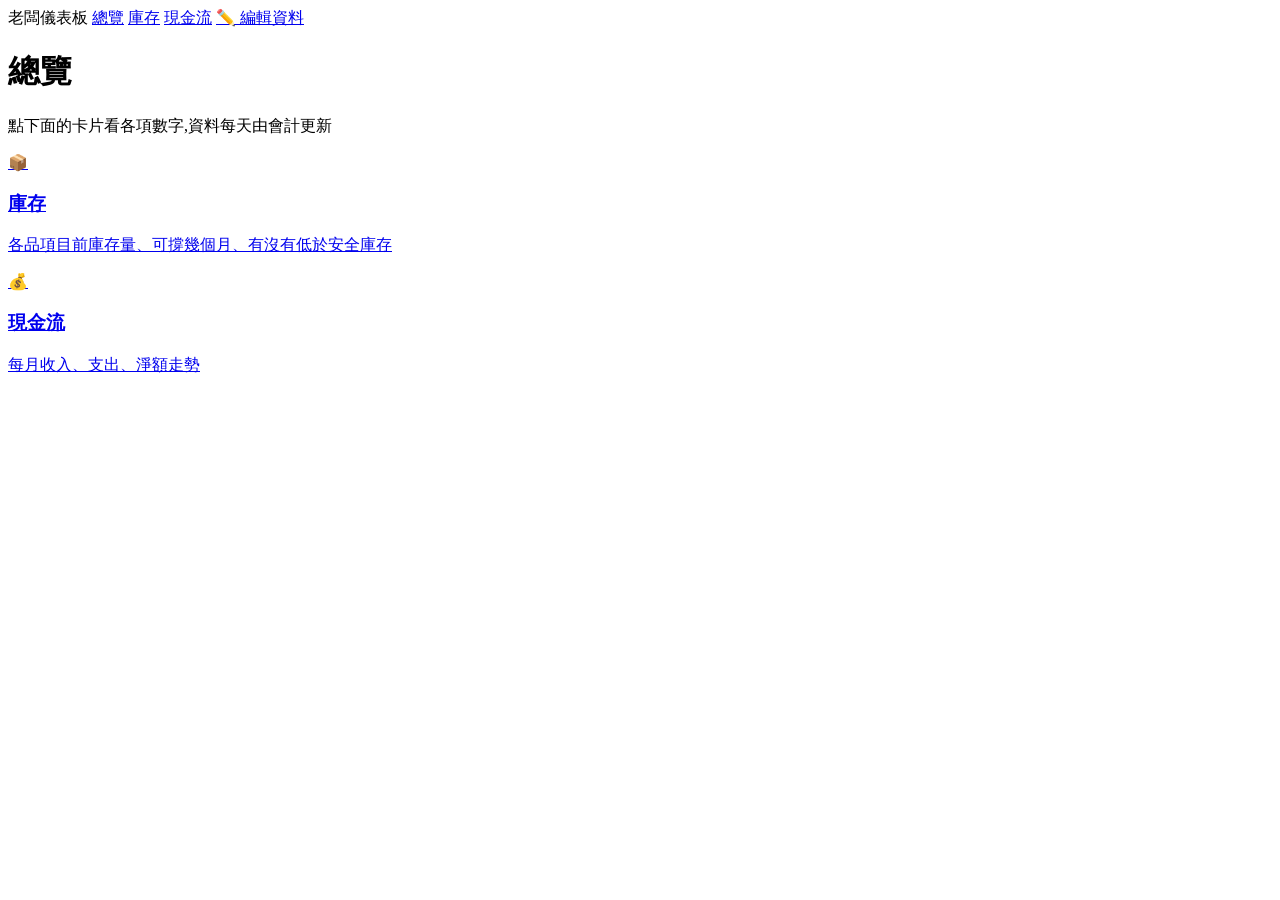
==== index.html @ 7e4141fd "Add files via upload" ====
<!doctype html>
<html lang="zh-Hant">
<head>
<meta charset="UTF-8">
<meta name="viewport" content="width=device-width, initial-scale=1.0">
<title>老闆儀表板</title>
<link rel="stylesheet" href="assets/style.css">
</head>
<body>
<nav class="topnav">
  <span class="brand">老闆儀表板</span>
  <a href="index.html" class="active">總覽</a>
  <a href="inventory.html">庫存</a>
  <a href="cashflow.html">現金流</a>
  <a href="admin.html">✏️ 編輯資料</a>
</nav>
<div class="wrap">
  <h1>總覽</h1>
  <p class="subtitle">點下面的卡片看各項數字,資料每天由會計更新</p>

  <div class="module-grid">
    <a class="card-link" href="inventory.html">
      <div class="module-card">
        <div class="icon">📦</div>
        <h3>庫存</h3>
        <p>各品項目前庫存量、可撐幾個月、有沒有低於安全庫存</p>
      </div>
    </a>
    <a class="card-link" href="cashflow.html">
      <div class="module-card">
        <div class="icon">💰</div>
        <h3>現金流</h3>
        <p>每月收入、支出、淨額走勢</p>
      </div>
    </a>
  </div>
</div>
</body>
</html>
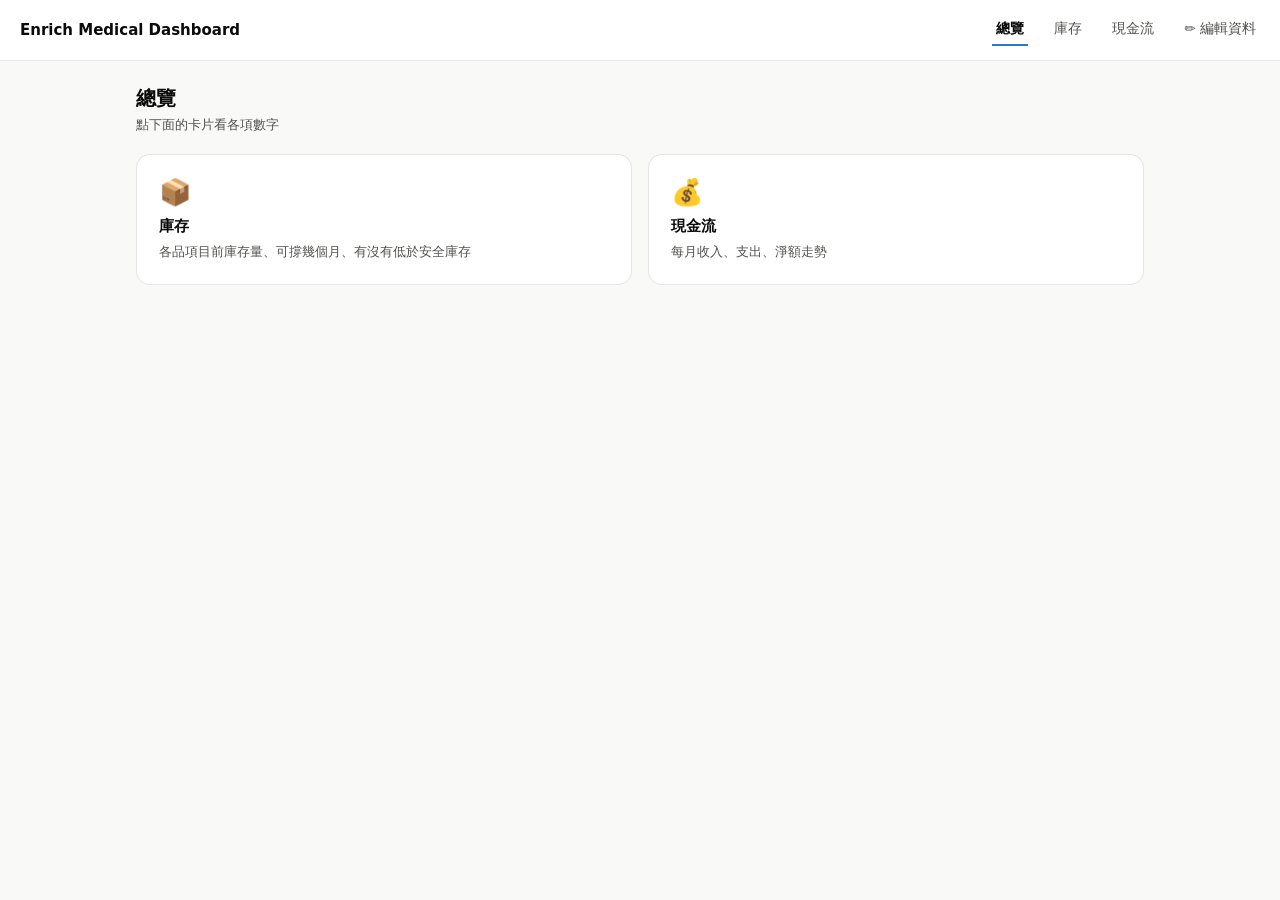
==== commit 56269651: "commit" ====
--- a/index.html
+++ b/index.html
@@ -3,12 +3,12 @@
 <head>
 <meta charset="UTF-8">
 <meta name="viewport" content="width=device-width, initial-scale=1.0">
-<title>老闆儀表板</title>
+<title>Enrich Medical Dashboard</title>
 <link rel="stylesheet" href="assets/style.css">
 </head>
 <body>
 <nav class="topnav">
-  <span class="brand">老闆儀表板</span>
+  <span class="brand">Enrich Medical Dashboard</span>
   <a href="index.html" class="active">總覽</a>
   <a href="inventory.html">庫存</a>
   <a href="cashflow.html">現金流</a>
@@ -16,7 +16,7 @@
 </nav>
 <div class="wrap">
   <h1>總覽</h1>
-  <p class="subtitle">點下面的卡片看各項數字,資料每天由會計更新</p>
+  <p class="subtitle">點下面的卡片看各項數字</p>
 
   <div class="module-grid">
     <a class="card-link" href="inventory.html">
--- a/assets/style.css
+++ b/assets/style.css
@@ -0,0 +1,163 @@
+:root{
+  color-scheme: light;
+  --surface-1:      #fcfcfb;
+  --page:           #f9f9f7;
+  --card:           #ffffff;
+  --text-primary:   #0b0b0b;
+  --text-secondary: #52514e;
+  --text-muted:     #898781;
+  --grid:           #e1e0d9;
+  --baseline:       #c3c2b7;
+  --border:         rgba(11,11,11,0.10);
+  --series-blue:    #2a78d6;
+  --series-orange:  #eb6834;
+  --good:           #0ca30c;
+  --warning:        #fab219;
+  --serious:        #ec835a;
+  --critical:       #d03b3b;
+  --good-bg:        #e8f8e8;
+  --warning-bg:     #fef6e2;
+  --critical-bg:    #fceceb;
+  --nav-bg:         #ffffff;
+}
+@media (prefers-color-scheme: dark) {
+  :root:where(:not([data-theme="light"])) {
+    color-scheme: dark;
+    --surface-1:      #1a1a19;
+    --page:           #0d0d0d;
+    --card:           #202020;
+    --text-primary:   #ffffff;
+    --text-secondary: #c3c2b7;
+    --text-muted:     #898781;
+    --grid:           #2c2c2a;
+    --baseline:       #383835;
+    --border:         rgba(255,255,255,0.10);
+    --series-blue:    #3987e5;
+    --series-orange:  #d95926;
+    --good:           #0ca30c;
+    --warning:        #fab219;
+    --serious:        #ec835a;
+    --critical:       #e66767;
+    --good-bg:        #143314;
+    --warning-bg:     #3a2e0d;
+    --critical-bg:    #3a1d1c;
+    --nav-bg:         #161615;
+  }
+}
+:root[data-theme="dark"] {
+  color-scheme: dark;
+  --surface-1:      #1a1a19;
+  --page:           #0d0d0d;
+  --card:           #202020;
+  --text-primary:   #ffffff;
+  --text-secondary: #c3c2b7;
+  --text-muted:     #898781;
+  --grid:           #2c2c2a;
+  --baseline:       #383835;
+  --border:         rgba(255,255,255,0.10);
+  --series-blue:    #3987e5;
+  --series-orange:  #d95926;
+  --good:           #0ca30c;
+  --warning:        #fab219;
+  --serious:        #ec835a;
+  --critical:       #e66767;
+  --good-bg:        #143314;
+  --warning-bg:     #3a2e0d;
+  --critical-bg:    #3a1d1c;
+  --nav-bg:         #161615;
+}
+* { box-sizing: border-box; }
+body {
+  margin: 0;
+  background: var(--page);
+  color: var(--text-primary);
+  font-family: system-ui, -apple-system, "Segoe UI", "PingFang TC", "Microsoft JhengHei", sans-serif;
+}
+.topnav {
+  background: var(--nav-bg);
+  border-bottom: 1px solid var(--border);
+  padding: 14px 20px;
+  display: flex;
+  align-items: center;
+  gap: 22px;
+  position: sticky;
+  top: 0;
+  z-index: 10;
+}
+.topnav .brand { font-weight: 700; font-size: 15px; margin-right: auto; }
+.topnav a {
+  color: var(--text-secondary);
+  text-decoration: none;
+  font-size: 13.5px;
+  padding: 6px 4px;
+  border-bottom: 2px solid transparent;
+}
+.topnav a.active { color: var(--text-primary); font-weight: 600; border-bottom-color: var(--series-blue); }
+.wrap { max-width: 1040px; margin: 0 auto; padding: 24px 16px 64px; }
+h1 { font-size: 20px; margin: 0 0 4px; }
+.subtitle { color: var(--text-secondary); font-size: 13px; margin: 0 0 20px; }
+.kpi-row { display: grid; grid-template-columns: repeat(auto-fit, minmax(180px,1fr)); gap: 12px; margin-bottom: 24px; }
+.stat-tile { background: var(--card); border: 1px solid var(--border); border-radius: 12px; padding: 16px 18px; }
+.stat-label { font-size: 12px; color: var(--text-secondary); margin-bottom: 6px; }
+.stat-value { font-size: 28px; font-weight: 600; }
+.stat-value .unit { font-size: 14px; font-weight: 400; color: var(--text-secondary); margin-left: 2px; }
+.stat-note { font-size: 12px; color: var(--text-muted); margin-top: 4px; }
+.card { background: var(--card); border: 1px solid var(--border); border-radius: 12px; padding: 20px 20px 12px; margin-bottom: 24px; }
+.card h2 { font-size: 15px; margin: 0 0 2px; }
+.card .desc { font-size: 12px; color: var(--text-secondary); margin: 0 0 16px; }
+.legend { display: flex; gap: 16px; font-size: 12px; color: var(--text-secondary); margin-bottom: 14px; flex-wrap: wrap; }
+.legend-item { display: flex; align-items: center; gap: 6px; }
+.legend-dot { width: 10px; height: 10px; border-radius: 3px; display: inline-block; }
+table { width: 100%; border-collapse: collapse; font-size: 12.5px; margin-top: 4px; }
+th, td { text-align: left; padding: 8px 10px; border-bottom: 1px solid var(--grid); }
+th { color: var(--text-muted); font-weight: 500; font-size: 11.5px; }
+td.num, th.num { text-align: right; font-variant-numeric: tabular-nums; }
+.status-chip { display: inline-flex; align-items: center; gap: 5px; font-size: 11.5px; padding: 2px 8px; border-radius: 999px; font-weight: 500; }
+.status-chip.good { background: var(--good-bg); color: var(--good); }
+.status-chip.warning { background: var(--warning-bg); color: #8a6100; }
+:root:where(:not([data-theme="light"])) .status-chip.warning { color: var(--warning); }
+:root[data-theme="dark"] .status-chip.warning { color: var(--warning); }
+.status-chip.critical { background: var(--critical-bg); color: var(--critical); }
+.status-dot { width: 7px; height: 7px; border-radius: 50%; display: inline-block; }
+.status-dot.good { background: var(--good); }
+.status-dot.warning { background: var(--warning); }
+.status-dot.critical { background: var(--critical); }
+.tooltip {
+  position: fixed; background: var(--text-primary); color: var(--card);
+  font-size: 12px; padding: 8px 10px; border-radius: 8px; pointer-events: none;
+  opacity: 0; transition: opacity .08s; z-index: 50; line-height: 1.5; white-space: nowrap;
+}
+:root:where(:not([data-theme="light"])) .tooltip { background: #f2f2f0; color: #0b0b0b; }
+:root[data-theme="dark"] .tooltip { background: #f2f2f0; color: #0b0b0b; }
+.footnote { font-size: 11.5px; color: var(--text-muted); margin-top: 8px; line-height: 1.6; }
+.state-msg { padding: 40px 20px; text-align: center; color: var(--text-secondary); font-size: 13.5px; }
+.state-msg.error { color: var(--critical); }
+.card-link { text-decoration: none; color: inherit; display: block; }
+.module-grid { display: grid; grid-template-columns: repeat(auto-fit, minmax(220px,1fr)); gap: 16px; }
+.module-card { background: var(--card); border: 1px solid var(--border); border-radius: 14px; padding: 22px; transition: border-color .15s; }
+.module-card:hover { border-color: var(--series-blue); }
+.module-card .icon { font-size: 26px; margin-bottom: 10px; }
+.module-card h3 { margin: 0 0 6px; font-size: 15px; }
+.module-card p { margin: 0; font-size: 12.5px; color: var(--text-secondary); line-height: 1.6; }
+
+/* forms (admin.html) */
+.field-row { display: flex; flex-wrap: wrap; gap: 10px; margin-bottom: 12px; }
+.field { display: flex; flex-direction: column; gap: 4px; flex: 1 1 140px; }
+.field label { font-size: 12px; color: var(--text-secondary); }
+.field input {
+  font-size: 13.5px; padding: 8px 10px; border-radius: 8px;
+  border: 1px solid var(--border); background: var(--page); color: var(--text-primary);
+  font-family: inherit;
+}
+.field input:focus { outline: 2px solid var(--series-blue); outline-offset: 1px; }
+.btn-primary {
+  background: var(--series-blue); color: #fff; border: none; border-radius: 8px;
+  padding: 9px 18px; font-size: 13.5px; font-weight: 600; cursor: pointer; font-family: inherit;
+}
+.btn-primary:hover { opacity: 0.92; }
+.btn-primary:disabled { opacity: 0.5; cursor: default; }
+.form-msg { font-size: 12.5px; margin-top: 10px; min-height: 18px; }
+.form-msg.ok { color: var(--good); }
+.form-msg.err { color: var(--critical); }
+.token-gate { max-width: 360px; margin: 80px auto; text-align: center; }
+.token-gate input { width: 100%; text-align: center; }
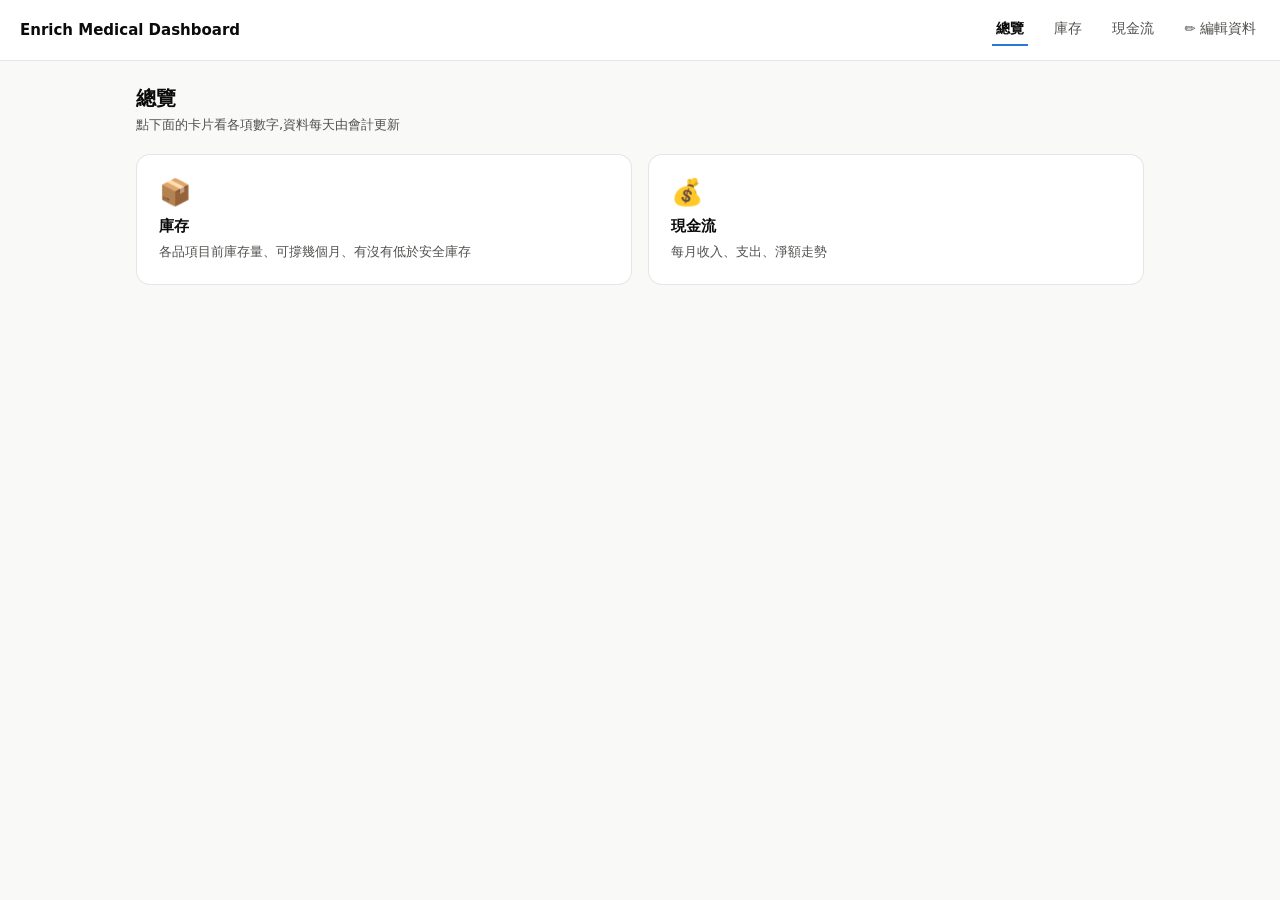
==== commit 849faa69: "commit" ====
--- a/index.html
+++ b/index.html
@@ -16,7 +16,7 @@
 </nav>
 <div class="wrap">
   <h1>總覽</h1>
-  <p class="subtitle">點下面的卡片看各項數字</p>
+  <p class="subtitle">點下面的卡片看各項數字,資料每天由會計更新</p>
 
   <div class="module-grid">
     <a class="card-link" href="inventory.html">
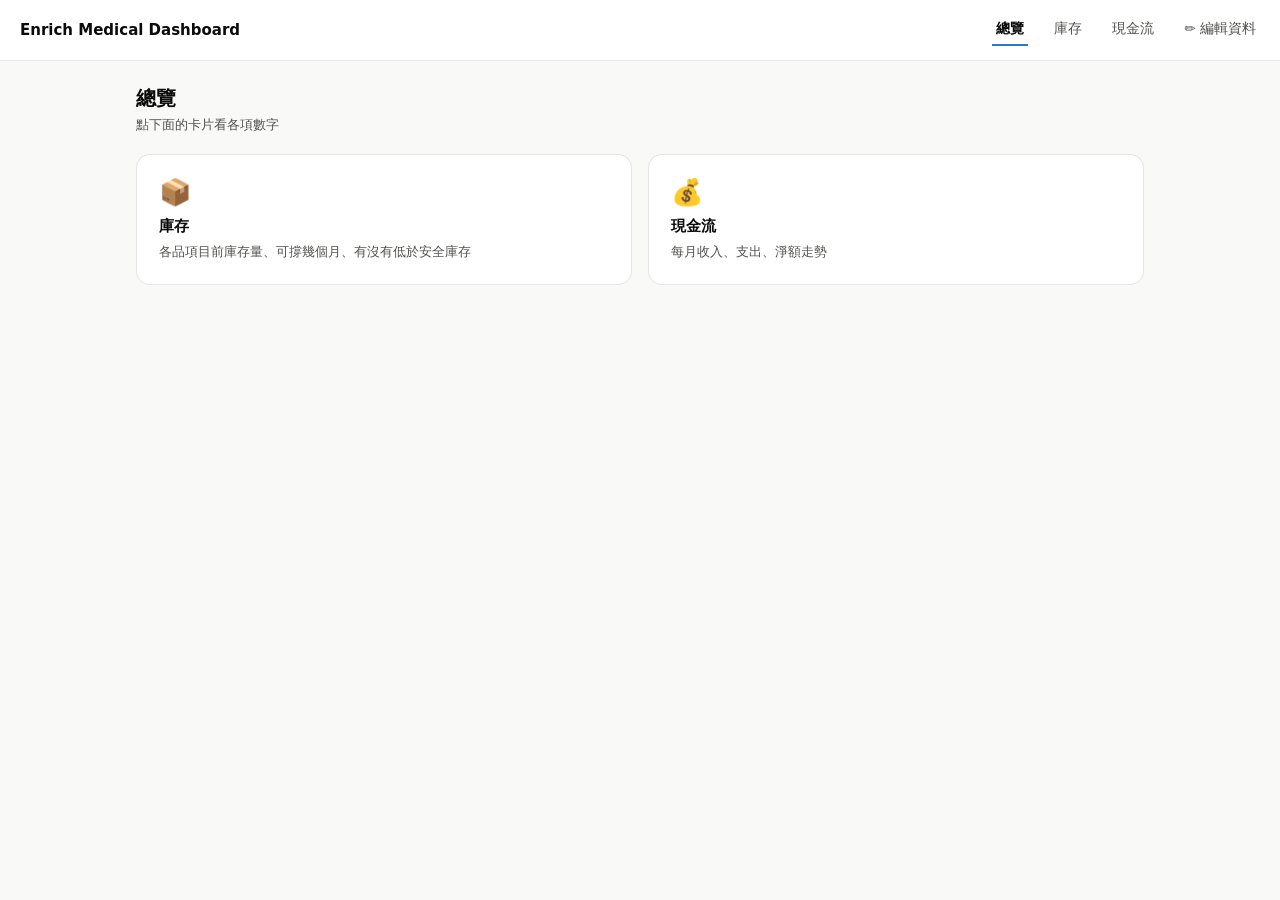
==== commit f86db03f: "ok" ====
--- a/index.html
+++ b/index.html
@@ -16,7 +16,7 @@
 </nav>
 <div class="wrap">
   <h1>總覽</h1>
-  <p class="subtitle">點下面的卡片看各項數字,資料每天由會計更新</p>
+  <p class="subtitle">點下面的卡片看各項數字</p>
 
   <div class="module-grid">
     <a class="card-link" href="inventory.html">
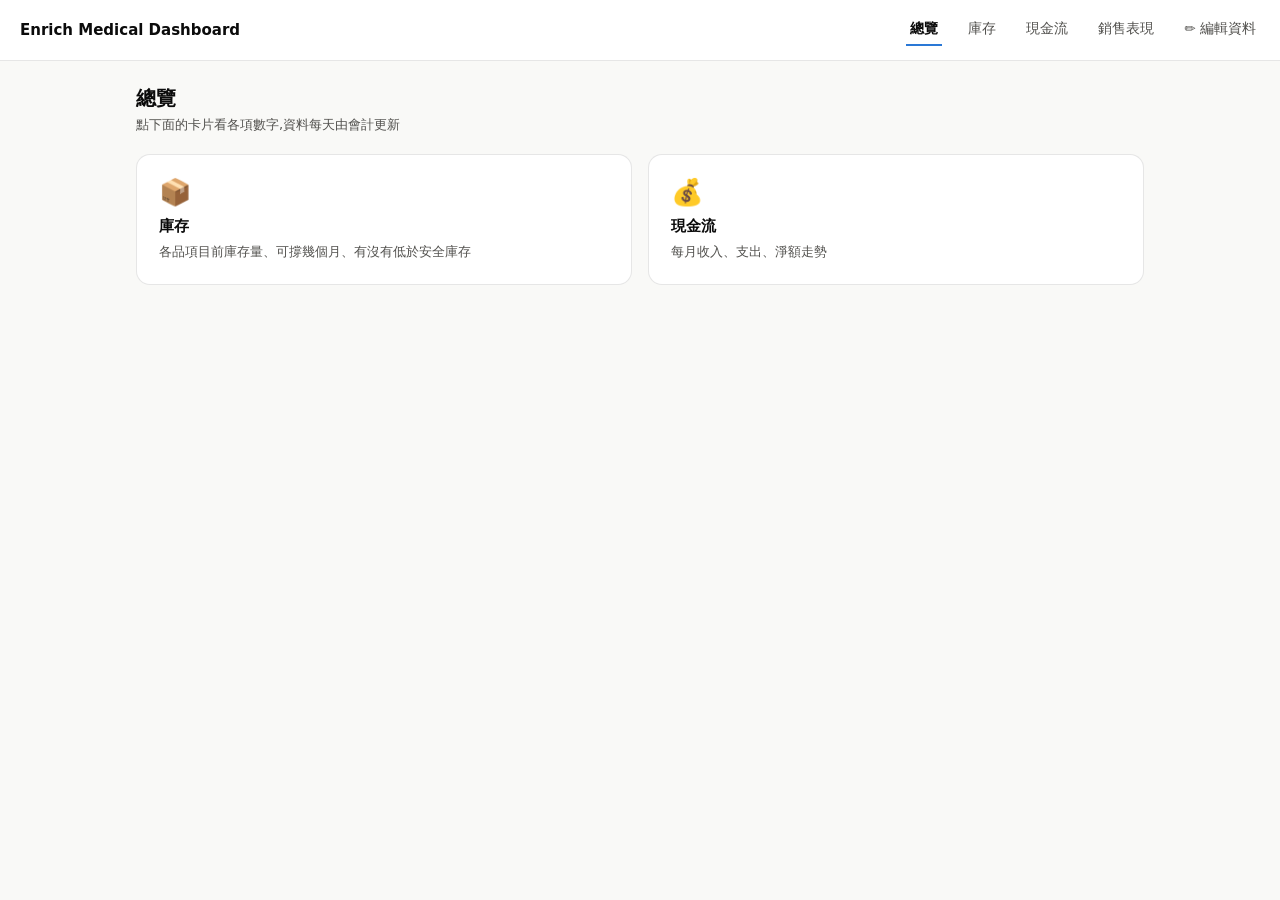
==== commit 3d47a10b: "okkk" ====
--- a/index.html
+++ b/index.html
@@ -12,11 +12,12 @@
   <a href="index.html" class="active">總覽</a>
   <a href="inventory.html">庫存</a>
   <a href="cashflow.html">現金流</a>
+  <a href="sales-performance.html">銷售表現</a>
   <a href="admin.html">✏️ 編輯資料</a>
 </nav>
 <div class="wrap">
   <h1>總覽</h1>
-  <p class="subtitle">點下面的卡片看各項數字</p>
+  <p class="subtitle">點下面的卡片看各項數字,資料每天由會計更新</p>
 
   <div class="module-grid">
     <a class="card-link" href="inventory.html">
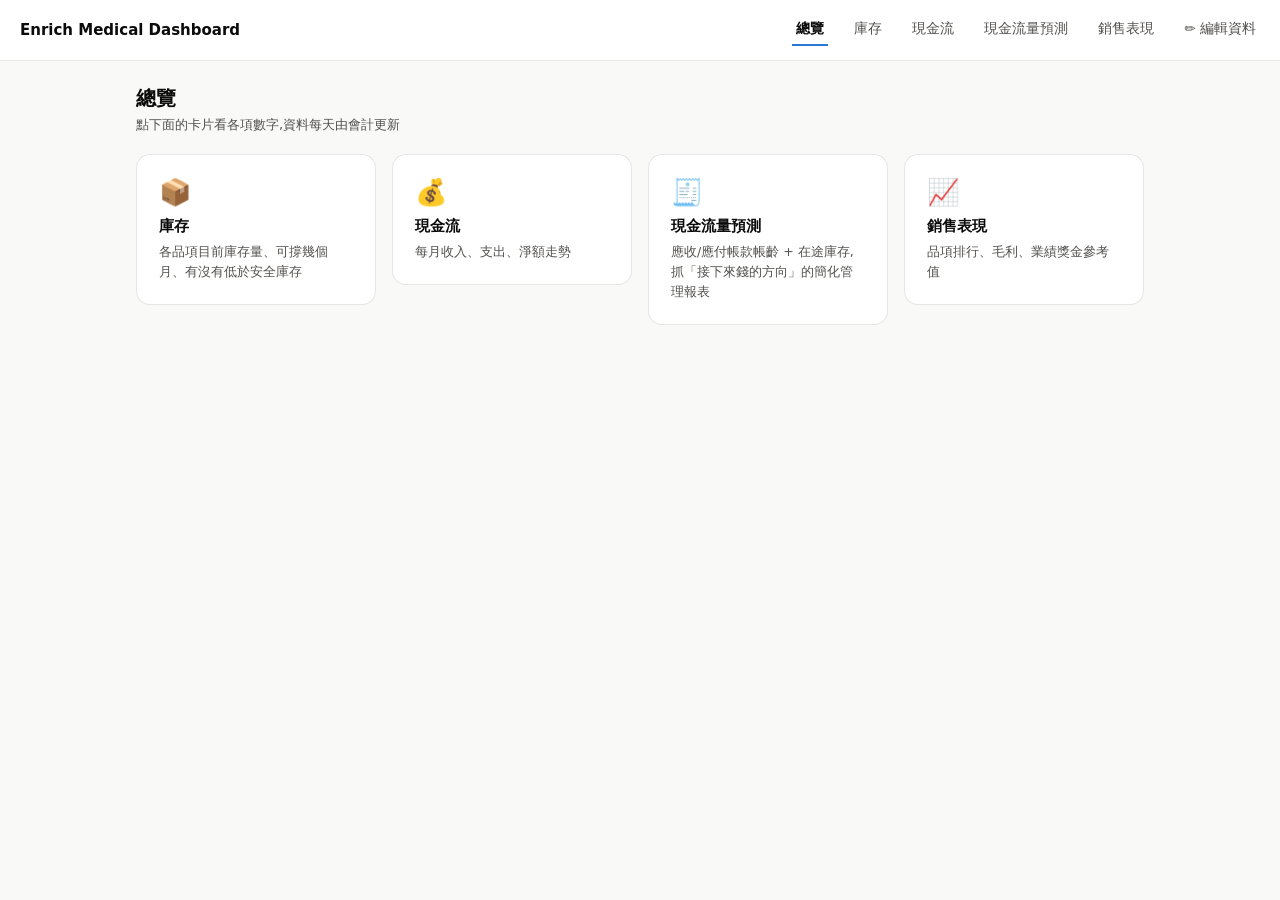
==== commit cbe2e445: "savemeee" ====
--- a/index.html
+++ b/index.html
@@ -12,6 +12,7 @@
   <a href="index.html" class="active">總覽</a>
   <a href="inventory.html">庫存</a>
   <a href="cashflow.html">現金流</a>
+  <a href="cashflow-forecast.html">現金流量預測</a>
   <a href="sales-performance.html">銷售表現</a>
   <a href="admin.html">✏️ 編輯資料</a>
 </nav>
@@ -34,6 +35,20 @@
         <p>每月收入、支出、淨額走勢</p>
       </div>
     </a>
+    <a class="card-link" href="cashflow-forecast.html">
+      <div class="module-card">
+        <div class="icon">🧾</div>
+        <h3>現金流量預測</h3>
+        <p>應收/應付帳款帳齡 + 在途庫存,抓「接下來錢的方向」的簡化管理報表</p>
+      </div>
+    </a>
+    <a class="card-link" href="sales-performance.html">
+      <div class="module-card">
+        <div class="icon">📈</div>
+        <h3>銷售表現</h3>
+        <p>品項排行、毛利、業績獎金參考值</p>
+      </div>
+    </a>
   </div>
 </div>
 </body>
